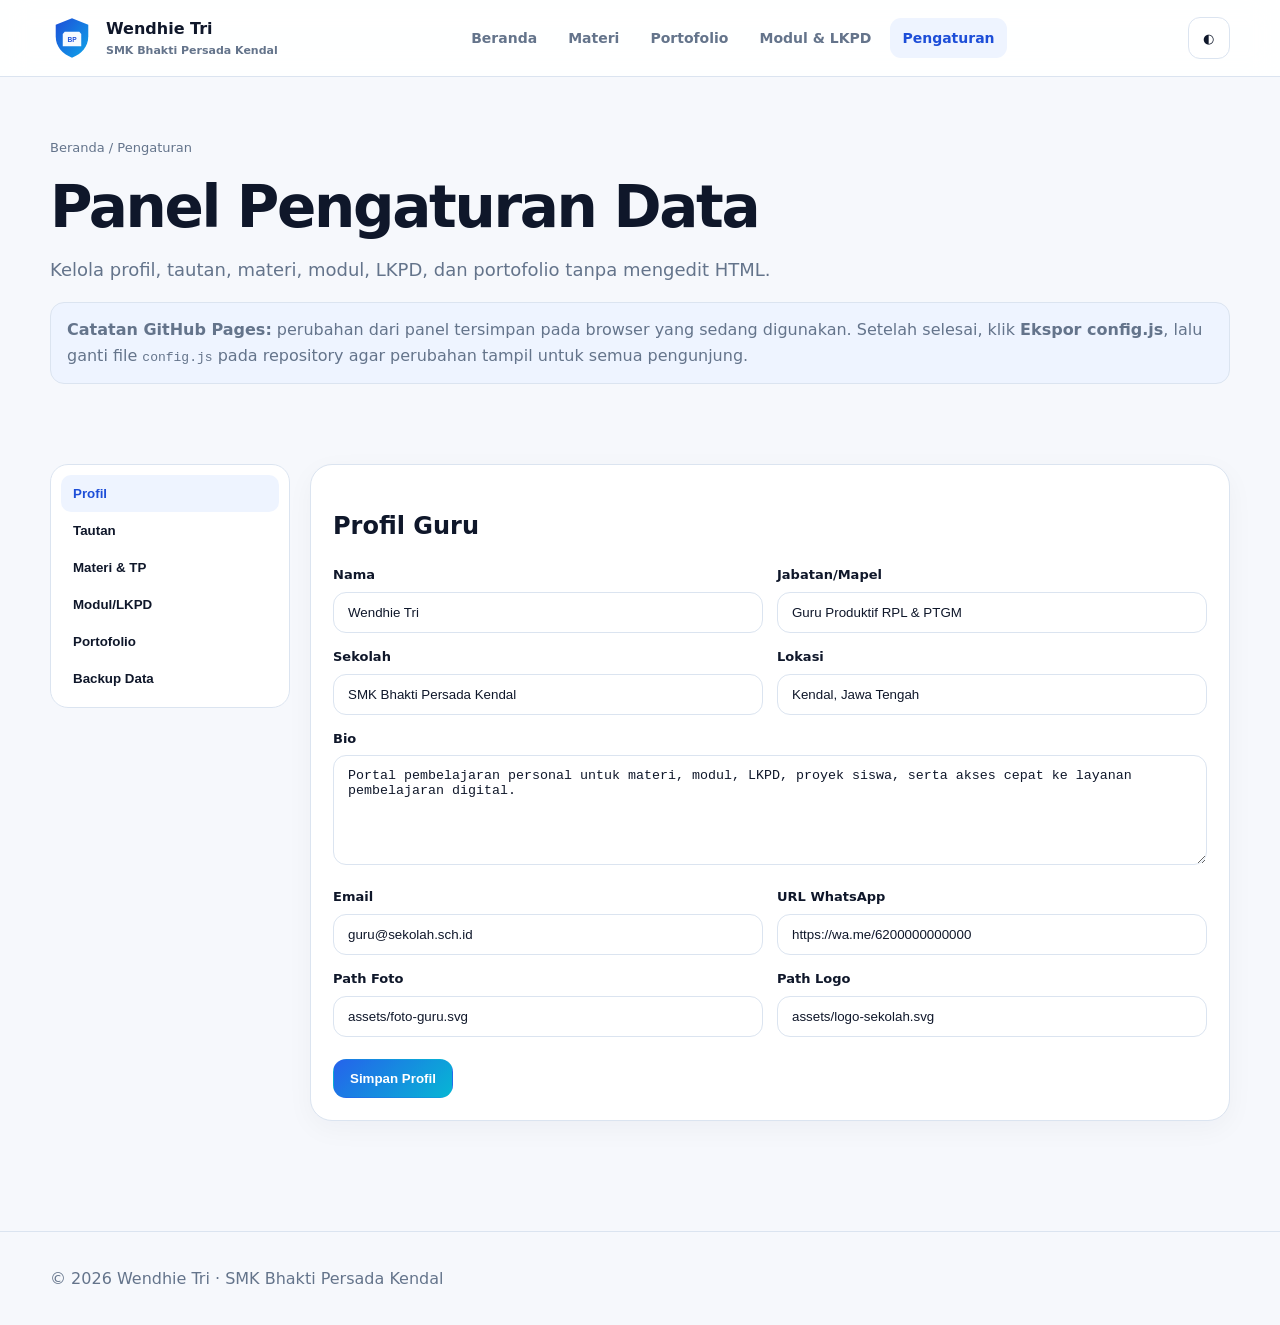
==== pengaturan.html @ 36eb8663 "Add browser based data settings panel" ====
<!doctype html><html lang="id"><head><meta charset="utf-8"><meta name="viewport" content="width=device-width,initial-scale=1"><title>Panel Pengaturan</title><link rel="stylesheet" href="styles.css"></head><body><header class="topbar"><div class="container nav"><a class="brand" href="index.html"><img data-logo src="assets/logo-sekolah.svg" alt="Logo sekolah"><span><span data-name>Wendhie Tri</span><small data-school>SMK Bhakti Persada Kendal</small></span></a><nav class="nav-links"><a href="index.html">Beranda</a><a href="materi.html">Materi</a><a href="portofolio.html">Portofolio</a><a href="modul.html">Modul & LKPD</a><a href="pengaturan.html">Pengaturan</a></nav><div class="nav-actions"><button class="icon-btn" data-theme-toggle>◐</button><button class="icon-btn menu-btn" data-menu>☰</button></div></div><nav class="mobile-nav container"><a href="index.html">Beranda</a><a href="materi.html">Materi</a><a href="portofolio.html">Portofolio</a><a href="modul.html">Modul & LKPD</a><a href="pengaturan.html">Pengaturan</a></nav></header><main><section class="page-hero"><div class="container"><p class="breadcrumbs">Beranda / Pengaturan</p><h1>Panel Pengaturan Data</h1><p class="lead">Kelola profil, tautan, materi, modul, LKPD, dan portofolio tanpa mengedit HTML.</p><div class="notice"><strong>Catatan GitHub Pages:</strong> perubahan dari panel tersimpan pada browser yang sedang digunakan. Setelah selesai, klik <strong>Ekspor config.js</strong>, lalu ganti file <code>config.js</code> pada repository agar perubahan tampil untuk semua pengunjung.</div></div></section><section class="section"><div class="container panel"><aside class="panel-nav"><button class="active" data-panel-tab="profilePanel">Profil</button><button data-panel-tab="linksPanel">Tautan</button><button data-panel-tab="materialsPanel">Materi & TP</button><button data-panel-tab="modulesPanel">Modul/LKPD</button><button data-panel-tab="portfolioPanel">Portofolio</button><button data-panel-tab="backupPanel">Backup Data</button></aside><div><section id="profilePanel" class="panel-section active panel-card"><h2>Profil Guru</h2><div class="form-grid"><div class="field"><label>Nama</label><input id="p_name"></div><div class="field"><label>Jabatan/Mapel</label><input id="p_title"></div><div class="field"><label>Sekolah</label><input id="p_school"></div><div class="field"><label>Lokasi</label><input id="p_location"></div><div class="field full"><label>Bio</label><textarea id="p_bio"></textarea></div><div class="field"><label>Email</label><input id="p_email"></div><div class="field"><label>URL WhatsApp</label><input id="p_whatsapp"></div><div class="field"><label>Path Foto</label><input id="p_photo"></div><div class="field"><label>Path Logo</label><input id="p_schoolLogo"></div></div><div class="actions"><button class="btn btn-primary" onclick="saveProfile()">Simpan Profil</button></div></section><section id="linksPanel" class="panel-section panel-card"><h2>Tautan Layanan</h2><div class="form-grid"><div class="field full"><label>SIBELA</label><input id="l_sibela"></div><div class="field full"><label>Google Classroom</label><input id="l_classroom"></div><div class="field full"><label>Google Drive</label><input id="l_drive"></div><div class="field full"><label>GitHub</label><input id="l_github"></div><div class="field full"><label>Website Sekolah</label><input id="l_schoolWebsite"></div></div><div class="actions"><button class="btn btn-primary" onclick="saveLinks()">Simpan Tautan</button></div></section><section id="materialsPanel" class="panel-section panel-card"><div class="section-head"><div><h2>Materi & TP</h2><p>Tambah, ubah, dan hapus materi.</p></div><button class="btn btn-primary" onclick="editMaterial()">+ Tambah Materi</button></div><div id="materialsEditor" class="list-editor"></div></section><section id="modulesPanel" class="panel-section panel-card"><div class="section-head"><div><h2>Modul & LKPD</h2><p>Kelola daftar file unduhan.</p></div><button class="btn btn-primary" onclick="editModule()">+ Tambah File</button></div><div id="modulesEditor" class="list-editor"></div></section><section id="portfolioPanel" class="panel-section panel-card"><div class="section-head"><div><h2>Portofolio</h2><p>Kelola galeri karya siswa.</p></div><button class="btn btn-primary" onclick="editPortfolio()">+ Tambah Karya</button></div><div id="portfolioEditor" class="list-editor"></div></section><section id="backupPanel" class="panel-section panel-card"><h2>Ekspor, Impor, dan Reset</h2><p class="muted">Ekspor file konfigurasi setelah perubahan. Upload file hasil ekspor ke repository dan ganti <code>config.js</code> agar data baru menjadi publik.</p><div class="actions"><button class="btn btn-primary" onclick="exportData()">Ekspor config.js</button><input id="importFile" type="file" accept=".js,.json,application/json,text/javascript"><button class="btn" onclick="importData()">Impor Data</button><button class="btn btn-danger" onclick="resetData()">Reset Data Lokal</button></div></section></div></div></section></main><footer><div class="container">© <span data-year></span> <span data-name>Wendhie Tri</span> · <span data-school>SMK Bhakti Persada Kendal</span></div></footer><script src="config.js"></script><script src="script.js"></script><script src="settings.js"></script></body></html>
---- styles.css ----
:root{--bg:#f6f8fc;--surface:#fff;--surface2:#eef4ff;--text:#0f172a;--muted:#64748b;--primary:#2563eb;--primary2:#1d4ed8;--accent:#06b6d4;--border:#dbe4f0;--shadow:0 18px 50px rgba(15,23,42,.09);--radius:22px}html[data-theme='dark']{--bg:#08111f;--surface:#0f1b2d;--surface2:#14243d;--text:#e8eef8;--muted:#9fb0c6;--border:#243957;--shadow:0 18px 50px rgba(0,0,0,.3)}*{box-sizing:border-box}html{scroll-behavior:smooth}body{margin:0;font-family:Inter,ui-sans-serif,system-ui,-apple-system,BlinkMacSystemFont,"Segoe UI",sans-serif;background:var(--bg);color:var(--text);line-height:1.6}a{text-decoration:none;color:inherit}img{display:block;max-width:100%}.container{width:min(1180px,calc(100% - 32px));margin:auto}.topbar{position:sticky;top:0;z-index:50;background:color-mix(in srgb,var(--surface) 90%,transparent);backdrop-filter:blur(15px);border-bottom:1px solid var(--border)}.nav{height:76px;display:flex;align-items:center;justify-content:space-between;gap:22px}.brand{display:flex;align-items:center;gap:12px;font-weight:900}.brand img{width:44px;height:44px;border-radius:12px}.brand small{display:block;color:var(--muted);font-size:11px}.nav-links{display:flex;gap:7px;align-items:center}.nav-links a{padding:9px 12px;border-radius:11px;color:var(--muted);font-weight:750;font-size:14px}.nav-links a:hover,.nav-links a.active{background:var(--surface2);color:var(--primary2)}.nav-actions{display:flex;gap:8px}.icon-btn{width:42px;height:42px;border:1px solid var(--border);background:var(--surface);color:var(--text);border-radius:12px;cursor:pointer}.menu-btn{display:none}.mobile-nav{display:none}.hero{padding:70px 0 48px}.hero-grid{display:grid;grid-template-columns:1.2fr .8fr;gap:34px;align-items:center}.eyebrow,.badge{display:inline-flex;align-items:center;padding:6px 10px;border-radius:999px;background:var(--surface2);color:var(--primary2);font-weight:850;font-size:12px}.hero h1,.page-hero h1{font-size:clamp(40px,6vw,68px);line-height:1.05;letter-spacing:-.04em;margin:18px 0}.gradient{background:linear-gradient(90deg,var(--primary2),var(--accent));-webkit-background-clip:text;background-clip:text;color:transparent}.lead{font-size:18px;color:var(--muted);max-width:760px}.actions{display:flex;gap:10px;flex-wrap:wrap;margin-top:22px}.btn{display:inline-flex;align-items:center;justify-content:center;gap:8px;padding:11px 16px;border-radius:13px;border:1px solid var(--border);background:var(--surface);color:var(--text);font-weight:800;cursor:pointer}.btn-primary{border-color:transparent;background:linear-gradient(135deg,var(--primary),var(--accent));color:white}.btn-danger{color:#b91c1c}.profile-card,.card,.panel-card{background:var(--surface);border:1px solid var(--border);border-radius:var(--radius);box-shadow:0 8px 28px rgba(15,23,42,.04)}.profile-card{padding:24px;background:linear-gradient(145deg,var(--surface),var(--surface2));box-shadow:var(--shadow)}.profile-card img{width:100%;aspect-ratio:1/1;border-radius:22px;object-fit:cover}.profile-card h2{margin:18px 0 4px}.muted{color:var(--muted)}.section{padding:52px 0}.section-head{display:flex;align-items:end;justify-content:space-between;gap:18px;margin-bottom:24px}.section-head h2,.content-card h2{font-size:clamp(28px,4vw,42px);line-height:1.1;letter-spacing:-.03em;margin:0}.section-head p{margin:8px 0 0;color:var(--muted)}.grid-2,.grid-3,.grid-4{display:grid;gap:18px}.grid-2{grid-template-columns:repeat(2,1fr)}.grid-3{grid-template-columns:repeat(3,1fr)}.grid-4{grid-template-columns:repeat(4,1fr)}.card{padding:21px}.card h3{margin:10px 0 6px}.service-icon{width:48px;height:48px;display:grid;place-items:center;border-radius:14px;background:linear-gradient(135deg,var(--primary),var(--accent));color:white;font-weight:900}.stats{display:grid;grid-template-columns:repeat(4,1fr);gap:12px;margin-top:26px}.stat{padding:15px;border:1px solid var(--border);background:var(--surface);border-radius:16px}.stat strong{display:block;font-size:26px}.stat span{font-size:12px;color:var(--muted)}.tags{display:flex;gap:6px;flex-wrap:wrap;margin:12px 0}.tag{font-size:11px;padding:4px 8px;border-radius:999px;background:var(--surface2);color:var(--muted);font-weight:800}.material-card{display:flex;flex-direction:column}.material-card .btn{margin-top:auto}.portfolio-card{padding:0;overflow:hidden}.portfolio-card img{width:100%;aspect-ratio:16/9;object-fit:cover;background:linear-gradient(135deg,#dbeafe,#cffafe)}.portfolio-card .body{padding:20px}.page-hero{padding:48px 0 28px}.page-hero h1{font-size:clamp(38px,5vw,58px)}.breadcrumbs{font-size:13px;color:var(--muted)}.searchbar{display:flex;gap:10px;flex-wrap:wrap;margin-top:22px}.searchbar input,.searchbar select,.field input,.field textarea,.field select{border:1px solid var(--border);background:var(--surface);color:var(--text);padding:12px 14px;border-radius:13px;outline:none}.searchbar input{min-width:250px;flex:1}.searchbar select{min-width:160px}.download-item{display:flex;align-items:center;justify-content:space-between;gap:18px}.detail-layout{display:grid;grid-template-columns:1fr 310px;gap:20px}.content-card{background:var(--surface);border:1px solid var(--border);border-radius:var(--radius);padding:28px}.content-card h1{font-size:clamp(34px,5vw,52px);line-height:1.06;margin:14px 0}.sidebar{display:flex;flex-direction:column;gap:14px}.qr-wrap{display:grid;grid-template-columns:auto 1fr;gap:22px;align-items:center}.qr-box{width:180px;height:180px;padding:10px;border:1px solid var(--border);border-radius:18px;background:white}.qr-box img{width:100%;height:100%}.panel{display:grid;grid-template-columns:240px 1fr;gap:20px}.panel-nav{position:sticky;top:92px;align-self:start;padding:10px;background:var(--surface);border:1px solid var(--border);border-radius:18px}.panel-nav button{width:100%;border:0;background:transparent;color:var(--text);text-align:left;padding:11px 12px;border-radius:10px;font-weight:800;cursor:pointer}.panel-nav button.active,.panel-nav button:hover{background:var(--surface2);color:var(--primary2)}.panel-card{padding:22px}.panel-section{display:none}.panel-section.active{display:block}.form-grid{display:grid;grid-template-columns:1fr 1fr;gap:14px}.field label{display:block;font-size:13px;font-weight:850;margin-bottom:6px}.field input,.field textarea,.field select{width:100%}.field textarea{min-height:110px;resize:vertical}.field.full{grid-column:1/-1}.list-editor{display:grid;gap:10px;margin-top:16px}.editor-item{display:flex;justify-content:space-between;gap:14px;padding:14px;border:1px solid var(--border);border-radius:14px}.notice{padding:14px 16px;border:1px solid var(--border);border-radius:14px;background:var(--surface2);color:var(--muted)}footer{margin-top:58px;padding:34px 0;border-top:1px solid var(--border);color:var(--muted)}@media(max-width:900px){.hero-grid,.detail-layout,.panel{grid-template-columns:1fr}.grid-4,.grid-3{grid-template-columns:repeat(2,1fr)}.nav-links{display:none}.menu-btn{display:block}.mobile-nav.open{display:flex;position:absolute;top:76px;left:0;right:0;padding:14px 16px;background:var(--surface);border-bottom:1px solid var(--border);flex-direction:column}.mobile-nav a{padding:10px 12px;font-weight:800}.panel-nav{position:static;display:flex;overflow:auto}.panel-nav button{min-width:max-content}.qr-wrap{grid-template-columns:1fr}.qr-box{margin:auto}}@media(max-width:620px){.container{width:min(100% - 22px,1180px)}.hero{padding-top:42px}.grid-2,.grid-3,.grid-4,.stats,.form-grid{grid-template-columns:1fr}.section-head{align-items:flex-start;flex-direction:column}.actions .btn{width:100%}.download-item,.editor-item{align-items:flex-start;flex-direction:column}.searchbar select{width:100%}}
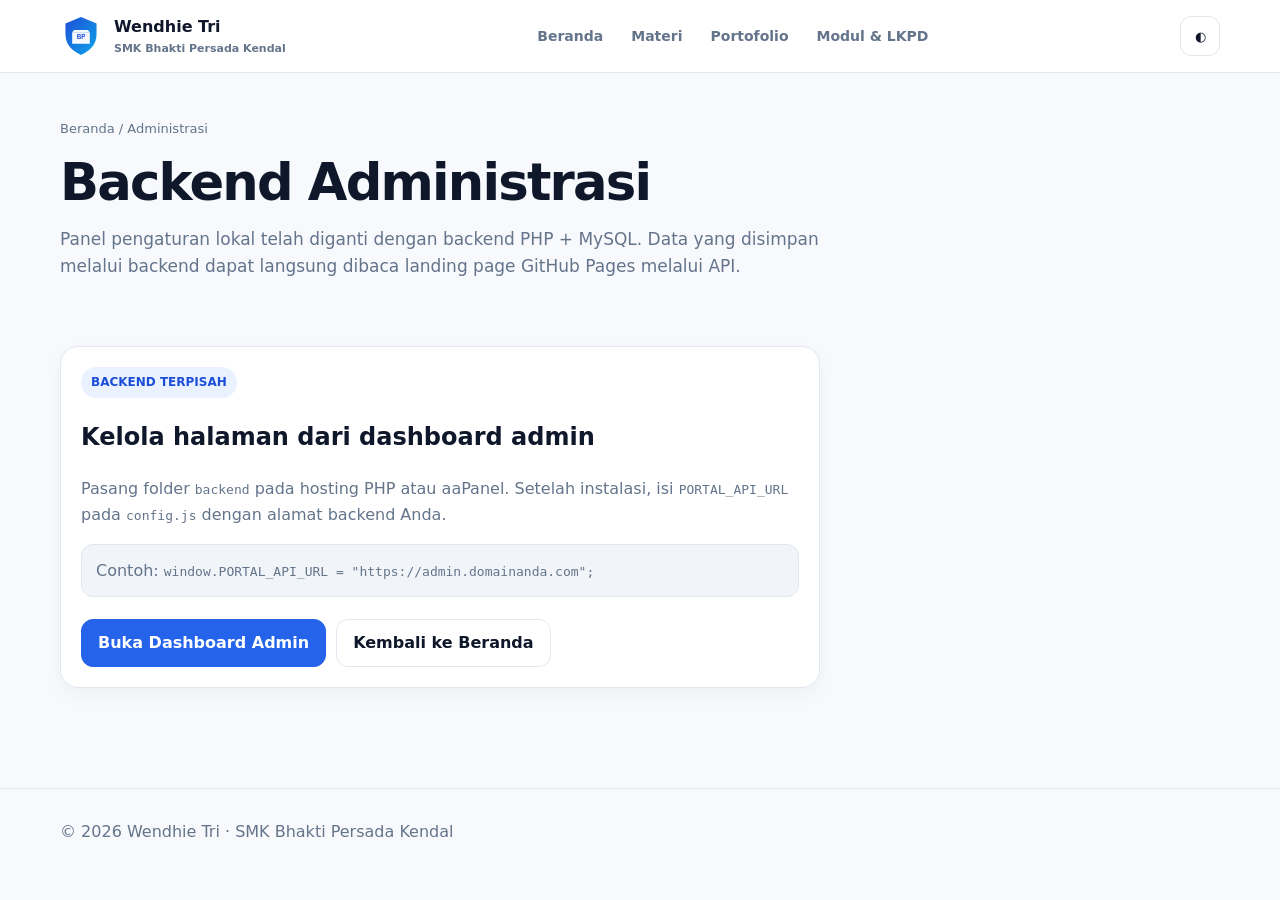
==== commit 8db2f3d3: "Replace local settings panel with backend admin gateway" ====
--- a/pengaturan.html
+++ b/pengaturan.html
@@ -1 +1 @@
-<!doctype html><html lang="id"><head><meta charset="utf-8"><meta name="viewport" content="width=device-width,initial-scale=1"><title>Panel Pengaturan</title><link rel="stylesheet" href="styles.css"></head><body><header class="topbar"><div class="container nav"><a class="brand" href="index.html"><img data-logo src="assets/logo-sekolah.svg" alt="Logo sekolah"><span><span data-name>Wendhie Tri</span><small data-school>SMK Bhakti Persada Kendal</small></span></a><nav class="nav-links"><a href="index.html">Beranda</a><a href="materi.html">Materi</a><a href="portofolio.html">Portofolio</a><a href="modul.html">Modul & LKPD</a><a href="pengaturan.html">Pengaturan</a></nav><div class="nav-actions"><button class="icon-btn" data-theme-toggle>◐</button><button class="icon-btn menu-btn" data-menu>☰</button></div></div><nav class="mobile-nav container"><a href="index.html">Beranda</a><a href="materi.html">Materi</a><a href="portofolio.html">Portofolio</a><a href="modul.html">Modul & LKPD</a><a href="pengaturan.html">Pengaturan</a></nav></header><main><section class="page-hero"><div class="container"><p class="breadcrumbs">Beranda / Pengaturan</p><h1>Panel Pengaturan Data</h1><p class="lead">Kelola profil, tautan, materi, modul, LKPD, dan portofolio tanpa mengedit HTML.</p><div class="notice"><strong>Catatan GitHub Pages:</strong> perubahan dari panel tersimpan pada browser yang sedang digunakan. Setelah selesai, klik <strong>Ekspor config.js</strong>, lalu ganti file <code>config.js</code> pada repository agar perubahan tampil untuk semua pengunjung.</div></div></section><section class="section"><div class="container panel"><aside class="panel-nav"><button class="active" data-panel-tab="profilePanel">Profil</button><button data-panel-tab="linksPanel">Tautan</button><button data-panel-tab="materialsPanel">Materi & TP</button><button data-panel-tab="modulesPanel">Modul/LKPD</button><button data-panel-tab="portfolioPanel">Portofolio</button><button data-panel-tab="backupPanel">Backup Data</button></aside><div><section id="profilePanel" class="panel-section active panel-card"><h2>Profil Guru</h2><div class="form-grid"><div class="field"><label>Nama</label><input id="p_name"></div><div class="field"><label>Jabatan/Mapel</label><input id="p_title"></div><div class="field"><label>Sekolah</label><input id="p_school"></div><div class="field"><label>Lokasi</label><input id="p_location"></div><div class="field full"><label>Bio</label><textarea id="p_bio"></textarea></div><div class="field"><label>Email</label><input id="p_email"></div><div class="field"><label>URL WhatsApp</label><input id="p_whatsapp"></div><div class="field"><label>Path Foto</label><input id="p_photo"></div><div class="field"><label>Path Logo</label><input id="p_schoolLogo"></div></div><div class="actions"><button class="btn btn-primary" onclick="saveProfile()">Simpan Profil</button></div></section><section id="linksPanel" class="panel-section panel-card"><h2>Tautan Layanan</h2><div class="form-grid"><div class="field full"><label>SIBELA</label><input id="l_sibela"></div><div class="field full"><label>Google Classroom</label><input id="l_classroom"></div><div class="field full"><label>Google Drive</label><input id="l_drive"></div><div class="field full"><label>GitHub</label><input id="l_github"></div><div class="field full"><label>Website Sekolah</label><input id="l_schoolWebsite"></div></div><div class="actions"><button class="btn btn-primary" onclick="saveLinks()">Simpan Tautan</button></div></section><section id="materialsPanel" class="panel-section panel-card"><div class="section-head"><div><h2>Materi & TP</h2><p>Tambah, ubah, dan hapus materi.</p></div><button class="btn btn-primary" onclick="editMaterial()">+ Tambah Materi</button></div><div id="materialsEditor" class="list-editor"></div></section><section id="modulesPanel" class="panel-section panel-card"><div class="section-head"><div><h2>Modul & LKPD</h2><p>Kelola daftar file unduhan.</p></div><button class="btn btn-primary" onclick="editModule()">+ Tambah File</button></div><div id="modulesEditor" class="list-editor"></div></section><section id="portfolioPanel" class="panel-section panel-card"><div class="section-head"><div><h2>Portofolio</h2><p>Kelola galeri karya siswa.</p></div><button class="btn btn-primary" onclick="editPortfolio()">+ Tambah Karya</button></div><div id="portfolioEditor" class="list-editor"></div></section><section id="backupPanel" class="panel-section panel-card"><h2>Ekspor, Impor, dan Reset</h2><p class="muted">Ekspor file konfigurasi setelah perubahan. Upload file hasil ekspor ke repository dan ganti <code>config.js</code> agar data baru menjadi publik.</p><div class="actions"><button class="btn btn-primary" onclick="exportData()">Ekspor config.js</button><input id="importFile" type="file" accept=".js,.json,application/json,text/javascript"><button class="btn" onclick="importData()">Impor Data</button><button class="btn btn-danger" onclick="resetData()">Reset Data Lokal</button></div></section></div></div></section></main><footer><div class="container">© <span data-year></span> <span data-name>Wendhie Tri</span> · <span data-school>SMK Bhakti Persada Kendal</span></div></footer><script src="config.js"></script><script src="script.js"></script><script src="settings.js"></script></body></html>+<!doctype html><html lang="id"><head><meta charset="utf-8"><meta name="viewport" content="width=device-width,initial-scale=1"><title>Administrasi Portal Guru</title><link rel="stylesheet" href="styles.css"></head><body><header class="topbar"><div class="container nav"><a class="brand" href="index.html"><img data-logo src="assets/logo-sekolah.svg" alt="Logo sekolah"><span><span data-name>Wendhie Tri</span><small data-school>SMK Bhakti Persada Kendal</small></span></a><nav class="nav-links"><a href="index.html">Beranda</a><a href="materi.html">Materi</a><a href="portofolio.html">Portofolio</a><a href="modul.html">Modul & LKPD</a></nav><div class="nav-actions"><button class="icon-btn" data-theme-toggle>◐</button><button class="icon-btn menu-btn" data-menu>☰</button></div></div><nav class="mobile-nav container"><a href="index.html">Beranda</a><a href="materi.html">Materi</a><a href="portofolio.html">Portofolio</a><a href="modul.html">Modul & LKPD</a></nav></header><main><section class="page-hero"><div class="container"><p class="breadcrumbs">Beranda / Administrasi</p><h1>Backend Administrasi</h1><p class="lead">Panel pengaturan lokal telah diganti dengan backend PHP + MySQL. Data yang disimpan melalui backend dapat langsung dibaca landing page GitHub Pages melalui API.</p></div></section><section class="section"><div class="container"><div class="card" style="max-width:760px"><span class="badge">BACKEND TERPISAH</span><h2>Kelola halaman dari dashboard admin</h2><p class="muted">Pasang folder <code>backend</code> pada hosting PHP atau aaPanel. Setelah instalasi, isi <code>PORTAL_API_URL</code> pada <code>config.js</code> dengan alamat backend Anda.</p><div class="notice">Contoh: <code>window.PORTAL_API_URL = "https://admin.domainanda.com";</code></div><div class="actions"><a class="btn btn-primary" id="adminLink" href="#">Buka Dashboard Admin</a><a class="btn" href="index.html">Kembali ke Beranda</a></div></div></div></section></main><footer><div class="container">© <span data-year></span> <span data-name>Wendhie Tri</span> · <span data-school>SMK Bhakti Persada Kendal</span></div></footer><script src="config.js"></script><script src="script.js"></script><script>document.addEventListener('DOMContentLoaded',()=>{const a=document.getElementById('adminLink'),u=String(window.PORTAL_API_URL||'').replace(/\/$/,'');if(u){a.href=u+'/admin.php';a.target='_blank';a.rel='noopener'}else{a.onclick=e=>{e.preventDefault();alert('PORTAL_API_URL belum diisi pada config.js.')}}});</script></body></html>
--- a/styles.css
+++ b/styles.css
@@ -1 +1 @@
-:root{--bg:#f6f8fc;--surface:#fff;--surface2:#eef4ff;--text:#0f172a;--muted:#64748b;--primary:#2563eb;--primary2:#1d4ed8;--accent:#06b6d4;--border:#dbe4f0;--shadow:0 18px 50px rgba(15,23,42,.09);--radius:22px}html[data-theme='dark']{--bg:#08111f;--surface:#0f1b2d;--surface2:#14243d;--text:#e8eef8;--muted:#9fb0c6;--border:#243957;--shadow:0 18px 50px rgba(0,0,0,.3)}*{box-sizing:border-box}html{scroll-behavior:smooth}body{margin:0;font-family:Inter,ui-sans-serif,system-ui,-apple-system,BlinkMacSystemFont,"Segoe UI",sans-serif;background:var(--bg);color:var(--text);line-height:1.6}a{text-decoration:none;color:inherit}img{display:block;max-width:100%}.container{width:min(1180px,calc(100% - 32px));margin:auto}.topbar{position:sticky;top:0;z-index:50;background:color-mix(in srgb,var(--surface) 90%,transparent);backdrop-filter:blur(15px);border-bottom:1px solid var(--border)}.nav{height:76px;display:flex;align-items:center;justify-content:space-between;gap:22px}.brand{display:flex;align-items:center;gap:12px;font-weight:900}.brand img{width:44px;height:44px;border-radius:12px}.brand small{display:block;color:var(--muted);font-size:11px}.nav-links{display:flex;gap:7px;align-items:center}.nav-links a{padding:9px 12px;border-radius:11px;color:var(--muted);font-weight:750;font-size:14px}.nav-links a:hover,.nav-links a.active{background:var(--surface2);color:var(--primary2)}.nav-actions{display:flex;gap:8px}.icon-btn{width:42px;height:42px;border:1px solid var(--border);background:var(--surface);color:var(--text);border-radius:12px;cursor:pointer}.menu-btn{display:none}.mobile-nav{display:none}.hero{padding:70px 0 48px}.hero-grid{display:grid;grid-template-columns:1.2fr .8fr;gap:34px;align-items:center}.eyebrow,.badge{display:inline-flex;align-items:center;padding:6px 10px;border-radius:999px;background:var(--surface2);color:var(--primary2);font-weight:850;font-size:12px}.hero h1,.page-hero h1{font-size:clamp(40px,6vw,68px);line-height:1.05;letter-spacing:-.04em;margin:18px 0}.gradient{background:linear-gradient(90deg,var(--primary2),var(--accent));-webkit-background-clip:text;background-clip:text;color:transparent}.lead{font-size:18px;color:var(--muted);max-width:760px}.actions{display:flex;gap:10px;flex-wrap:wrap;margin-top:22px}.btn{display:inline-flex;align-items:center;justify-content:center;gap:8px;padding:11px 16px;border-radius:13px;border:1px solid var(--border);background:var(--surface);color:var(--text);font-weight:800;cursor:pointer}.btn-primary{border-color:transparent;background:linear-gradient(135deg,var(--primary),var(--accent));color:white}.btn-danger{color:#b91c1c}.profile-card,.card,.panel-card{background:var(--surface);border:1px solid var(--border);border-radius:var(--radius);box-shadow:0 8px 28px rgba(15,23,42,.04)}.profile-card{padding:24px;background:linear-gradient(145deg,var(--surface),var(--surface2));box-shadow:var(--shadow)}.profile-card img{width:100%;aspect-ratio:1/1;border-radius:22px;object-fit:cover}.profile-card h2{margin:18px 0 4px}.muted{color:var(--muted)}.section{padding:52px 0}.section-head{display:flex;align-items:end;justify-content:space-between;gap:18px;margin-bottom:24px}.section-head h2,.content-card h2{font-size:clamp(28px,4vw,42px);line-height:1.1;letter-spacing:-.03em;margin:0}.section-head p{margin:8px 0 0;color:var(--muted)}.grid-2,.grid-3,.grid-4{display:grid;gap:18px}.grid-2{grid-template-columns:repeat(2,1fr)}.grid-3{grid-template-columns:repeat(3,1fr)}.grid-4{grid-template-columns:repeat(4,1fr)}.card{padding:21px}.card h3{margin:10px 0 6px}.service-icon{width:48px;height:48px;display:grid;place-items:center;border-radius:14px;background:linear-gradient(135deg,var(--primary),var(--accent));color:white;font-weight:900}.stats{display:grid;grid-template-columns:repeat(4,1fr);gap:12px;margin-top:26px}.stat{padding:15px;border:1px solid var(--border);background:var(--surface);border-radius:16px}.stat strong{display:block;font-size:26px}.stat span{font-size:12px;color:var(--muted)}.tags{display:flex;gap:6px;flex-wrap:wrap;margin:12px 0}.tag{font-size:11px;padding:4px 8px;border-radius:999px;background:var(--surface2);color:var(--muted);font-weight:800}.material-card{display:flex;flex-direction:column}.material-card .btn{margin-top:auto}.portfolio-card{padding:0;overflow:hidden}.portfolio-card img{width:100%;aspect-ratio:16/9;object-fit:cover;background:linear-gradient(135deg,#dbeafe,#cffafe)}.portfolio-card .body{padding:20px}.page-hero{padding:48px 0 28px}.page-hero h1{font-size:clamp(38px,5vw,58px)}.breadcrumbs{font-size:13px;color:var(--muted)}.searchbar{display:flex;gap:10px;flex-wrap:wrap;margin-top:22px}.searchbar input,.searchbar select,.field input,.field textarea,.field select{border:1px solid var(--border);background:var(--surface);color:var(--text);padding:12px 14px;border-radius:13px;outline:none}.searchbar input{min-width:250px;flex:1}.searchbar select{min-width:160px}.download-item{display:flex;align-items:center;justify-content:space-between;gap:18px}.detail-layout{display:grid;grid-template-columns:1fr 310px;gap:20px}.content-card{background:var(--surface);border:1px solid var(--border);border-radius:var(--radius);padding:28px}.content-card h1{font-size:clamp(34px,5vw,52px);line-height:1.06;margin:14px 0}.sidebar{display:flex;flex-direction:column;gap:14px}.qr-wrap{display:grid;grid-template-columns:auto 1fr;gap:22px;align-items:center}.qr-box{width:180px;height:180px;padding:10px;border:1px solid var(--border);border-radius:18px;background:white}.qr-box img{width:100%;height:100%}.panel{display:grid;grid-template-columns:240px 1fr;gap:20px}.panel-nav{position:sticky;top:92px;align-self:start;padding:10px;background:var(--surface);border:1px solid var(--border);border-radius:18px}.panel-nav button{width:100%;border:0;background:transparent;color:var(--text);text-align:left;padding:11px 12px;border-radius:10px;font-weight:800;cursor:pointer}.panel-nav button.active,.panel-nav button:hover{background:var(--surface2);color:var(--primary2)}.panel-card{padding:22px}.panel-section{display:none}.panel-section.active{display:block}.form-grid{display:grid;grid-template-columns:1fr 1fr;gap:14px}.field label{display:block;font-size:13px;font-weight:850;margin-bottom:6px}.field input,.field textarea,.field select{width:100%}.field textarea{min-height:110px;resize:vertical}.field.full{grid-column:1/-1}.list-editor{display:grid;gap:10px;margin-top:16px}.editor-item{display:flex;justify-content:space-between;gap:14px;padding:14px;border:1px solid var(--border);border-radius:14px}.notice{padding:14px 16px;border:1px solid var(--border);border-radius:14px;background:var(--surface2);color:var(--muted)}footer{margin-top:58px;padding:34px 0;border-top:1px solid var(--border);color:var(--muted)}@media(max-width:900px){.hero-grid,.detail-layout,.panel{grid-template-columns:1fr}.grid-4,.grid-3{grid-template-columns:repeat(2,1fr)}.nav-links{display:none}.menu-btn{display:block}.mobile-nav.open{display:flex;position:absolute;top:76px;left:0;right:0;padding:14px 16px;background:var(--surface);border-bottom:1px solid var(--border);flex-direction:column}.mobile-nav a{padding:10px 12px;font-weight:800}.panel-nav{position:static;display:flex;overflow:auto}.panel-nav button{min-width:max-content}.qr-wrap{grid-template-columns:1fr}.qr-box{margin:auto}}@media(max-width:620px){.container{width:min(100% - 22px,1180px)}.hero{padding-top:42px}.grid-2,.grid-3,.grid-4,.stats,.form-grid{grid-template-columns:1fr}.section-head{align-items:flex-start;flex-direction:column}.actions .btn{width:100%}.download-item,.editor-item{align-items:flex-start;flex-direction:column}.searchbar select{width:100%}}+*{box-sizing:border-box}html{scroll-behavior:smooth}:root{--bg:#f7f9fc;--surface:#fff;--surface-soft:#f1f5f9;--text:#0f172a;--muted:#64748b;--primary:#2563eb;--primary-dark:#1d4ed8;--border:#e2e8f0;--shadow:0 14px 38px rgba(15,23,42,.08);--radius:18px;--max:1160px}html[data-theme='dark']{--bg:#0b1220;--surface:#111c2f;--surface-soft:#17243b;--text:#e7eef9;--muted:#9fb0c6;--border:#263957;--shadow:0 14px 38px rgba(0,0,0,.28)}body{margin:0;background:var(--bg);color:var(--text);font-family:Inter,system-ui,-apple-system,BlinkMacSystemFont,"Segoe UI",sans-serif;line-height:1.6}a{color:inherit;text-decoration:none}img{display:block;max-width:100%}.container{width:min(var(--max),calc(100% - 32px));margin:auto}.topbar{position:sticky;top:0;z-index:50;background:rgba(255,255,255,.92);backdrop-filter:blur(14px);border-bottom:1px solid var(--border)}html[data-theme='dark'] .topbar{background:rgba(11,18,32,.92)}.nav{min-height:72px;display:flex;align-items:center;justify-content:space-between;gap:22px}.brand{display:flex;align-items:center;gap:12px;font-weight:800}.brand img{width:42px;height:42px;border-radius:12px;object-fit:contain}.brand small{display:block;color:var(--muted);font-size:11px;font-weight:600}.nav-links{display:flex;align-items:center;gap:4px}.nav-links a{padding:9px 12px;border-radius:10px;color:var(--muted);font-size:14px;font-weight:700}.nav-links a:hover,.nav-links a.active{background:var(--surface-soft);color:var(--primary)}.nav-actions{display:flex;gap:8px}.icon-btn{width:40px;height:40px;border:1px solid var(--border);border-radius:11px;background:var(--surface);color:var(--text);cursor:pointer}.menu-btn,.mobile-nav{display:none}.hero{padding:68px 0 44px}.hero-grid{display:grid;grid-template-columns:minmax(0,1.15fr) minmax(300px,.85fr);gap:42px;align-items:center}.eyebrow,.badge{display:inline-flex;align-items:center;width:max-content;padding:6px 10px;border-radius:999px;background:#eaf2ff;color:var(--primary-dark);font-size:12px;font-weight:800}html[data-theme='dark'] .eyebrow,html[data-theme='dark'] .badge{background:#172b4d;color:#93c5fd}.hero h1,.page-hero h1{margin:16px 0 16px;line-height:1.05;letter-spacing:-.035em;font-size:clamp(38px,5vw,64px)}.gradient{color:var(--primary)}.lead{max-width:760px;margin:0;color:var(--muted);font-size:17px}.actions{display:flex;gap:10px;flex-wrap:wrap;margin-top:22px}.btn{display:inline-flex;align-items:center;justify-content:center;min-height:44px;padding:10px 16px;border:1px solid var(--border);border-radius:12px;background:var(--surface);color:var(--text);font-weight:750;cursor:pointer;transition:.2s}.btn:hover{transform:translateY(-1px);box-shadow:0 7px 18px rgba(15,23,42,.08)}.btn-primary{border-color:var(--primary);background:var(--primary);color:#fff}.btn-primary:hover{background:var(--primary-dark)}.profile-card,.card,.panel-card,.content-card{background:var(--surface);border:1px solid var(--border);border-radius:var(--radius);box-shadow:0 6px 20px rgba(15,23,42,.04)}.profile-card{padding:18px}.profile-card img{width:100%;aspect-ratio:4/3;object-fit:cover;border-radius:14px;background:var(--surface-soft)}.profile-card h2{margin:16px 0 4px}.muted{color:var(--muted)}.stats{display:grid;grid-template-columns:repeat(4,minmax(0,1fr));gap:10px;margin-top:26px}.stat{padding:14px;border:1px solid var(--border);border-radius:14px;background:var(--surface)}.stat strong{display:block;font-size:24px}.stat span{font-size:12px;color:var(--muted)}.section{padding:48px 0}.section-head{display:flex;justify-content:space-between;align-items:end;gap:18px;margin-bottom:22px}.section-head h2,.content-card h2{margin:0;font-size:clamp(26px,3vw,38px);line-height:1.15;letter-spacing:-.025em}.section-head p{margin:6px 0 0;color:var(--muted)}.grid-2,.grid-3,.grid-4{display:grid;gap:16px;align-items:stretch}.grid-2{grid-template-columns:repeat(2,minmax(0,1fr))}.grid-3{grid-template-columns:repeat(3,minmax(0,1fr))}.grid-4{grid-template-columns:repeat(4,minmax(0,1fr))}.card{padding:20px}.card h3{margin:12px 0 6px;font-size:19px;line-height:1.3}.service-icon{width:44px;height:44px;display:grid;place-items:center;border-radius:12px;background:#eaf2ff;color:var(--primary);font-weight:900}.material-card{display:flex;flex-direction:column;min-height:270px}.material-card .btn{margin-top:auto}.tags{display:flex;gap:6px;flex-wrap:wrap;margin:12px 0}.tag{padding:4px 8px;border-radius:999px;background:var(--surface-soft);color:var(--muted);font-size:11px;font-weight:700}.portfolio-card{padding:0;overflow:hidden}.portfolio-card img{width:100%;aspect-ratio:16/9;object-fit:cover;background:var(--surface-soft)}.portfolio-card .body{padding:18px}.page-hero{padding:46px 0 18px}.page-hero h1{font-size:clamp(36px,4vw,52px)}.breadcrumbs{margin:0;color:var(--muted);font-size:13px}.searchbar{display:flex;gap:10px;margin-top:20px}.searchbar input,.searchbar select,.field input,.field textarea,.field select{width:100%;border:1px solid var(--border);border-radius:11px;background:var(--surface);color:var(--text);padding:11px 13px;outline:none}.searchbar input:focus,.searchbar select:focus,.field input:focus,.field textarea:focus,.field select:focus{border-color:#93c5fd;box-shadow:0 0 0 3px rgba(37,99,235,.08)}.searchbar input{flex:1}.searchbar select{max-width:190px}.download-item{display:flex;align-items:center;justify-content:space-between;gap:18px}.detail-layout{display:grid;grid-template-columns:minmax(0,1fr) 300px;gap:18px}.content-card{padding:26px}.content-card h1{font-size:clamp(32px,4vw,48px);line-height:1.1}.sidebar{display:flex;flex-direction:column;gap:12px}.qr-wrap{display:grid;grid-template-columns:170px 1fr;gap:24px;align-items:center}.qr-box{width:170px;height:170px;padding:10px;border:1px solid var(--border);border-radius:14px;background:#fff}.qr-box img{width:100%;height:100%;object-fit:contain}.panel{display:grid;grid-template-columns:220px minmax(0,1fr);gap:18px}.panel-nav{position:sticky;top:90px;align-self:start;padding:8px;background:var(--surface);border:1px solid var(--border);border-radius:14px}.panel-nav button{width:100%;padding:10px 11px;border:0;border-radius:9px;background:transparent;color:var(--text);font-weight:700;text-align:left;cursor:pointer}.panel-nav button:hover,.panel-nav button.active{background:var(--surface-soft);color:var(--primary)}.panel-card{padding:22px}.panel-section{display:none}.panel-section.active{display:block}.form-grid{display:grid;grid-template-columns:repeat(2,minmax(0,1fr));gap:13px}.field label{display:block;margin-bottom:5px;font-size:13px;font-weight:700}.field textarea{min-height:110px;resize:vertical}.field.full{grid-column:1/-1}.list-editor{display:grid;gap:10px;margin-top:16px}.editor-item{display:flex;align-items:flex-start;justify-content:space-between;gap:12px;padding:13px;border:1px solid var(--border);border-radius:12px}.notice{padding:13px 14px;border:1px solid var(--border);border-radius:12px;background:var(--surface-soft);color:var(--muted)}footer{margin-top:52px;padding:30px 0;border-top:1px solid var(--border);color:var(--muted)}@media(max-width:960px){.hero-grid,.detail-layout,.panel{grid-template-columns:1fr}.grid-4{grid-template-columns:repeat(2,minmax(0,1fr))}.grid-3{grid-template-columns:repeat(2,minmax(0,1fr))}.nav-links{display:none}.menu-btn{display:block}.mobile-nav.open{display:flex;position:absolute;top:72px;left:0;right:0;flex-direction:column;padding:12px 16px;background:var(--surface);border-bottom:1px solid var(--border)}.mobile-nav a{padding:10px 12px;border-radius:9px;font-weight:700}.panel-nav{position:static;display:flex;overflow:auto}.panel-nav button{min-width:max-content}.qr-wrap{grid-template-columns:1fr}.qr-box{margin:auto}}@media(max-width:640px){.container{width:min(var(--max),calc(100% - 22px))}.hero{padding:42px 0 26px}.grid-2,.grid-3,.grid-4,.stats,.form-grid{grid-template-columns:1fr}.section{padding:38px 0}.section-head{align-items:flex-start;flex-direction:column}.actions .btn{width:100%}.searchbar{flex-direction:column}.searchbar select{max-width:none}.download-item,.editor-item{flex-direction:column;align-items:flex-start}.profile-card img{aspect-ratio:16/10}}
